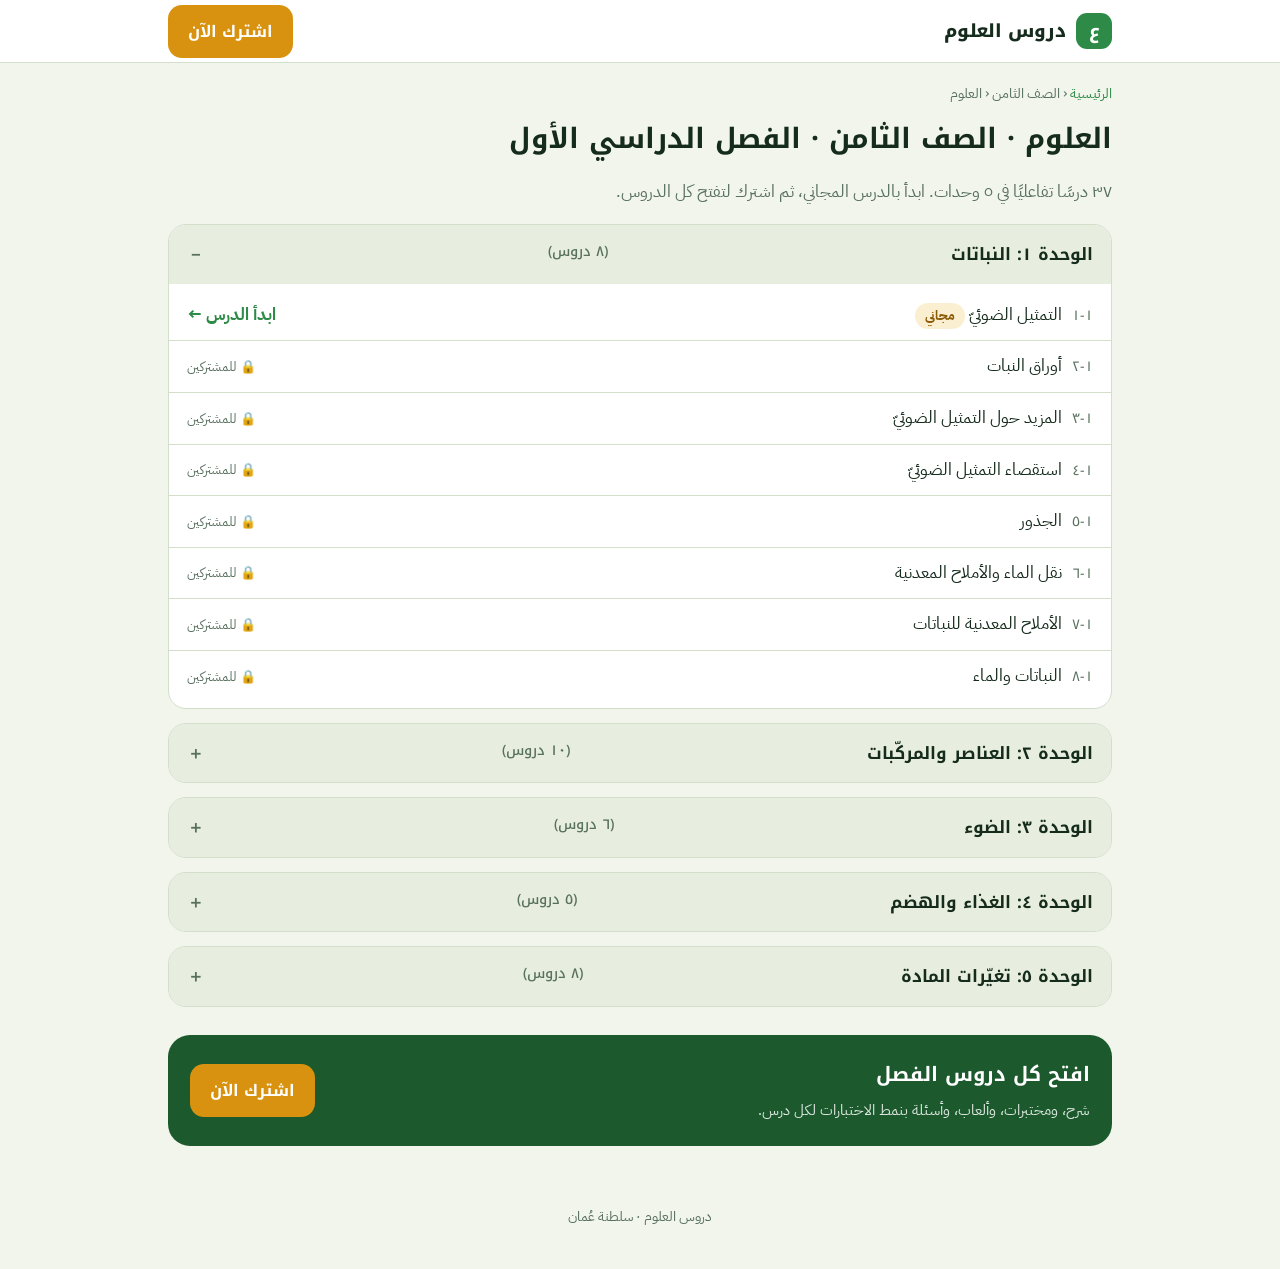
==== grade-8/science/term-1/index.html @ 1bfbfc69 "إطلاق هيكل الموقع والدرس ١-١ التمثيل الضوئي - الصفحة الرئيسية وصفحة فصل العلوم للصف الثامن (٣٧ درسًا" ====
<!DOCTYPE html>
<html lang="ar" dir="rtl">
<head>
<meta charset="utf-8">
<meta name="viewport" content="width=device-width, initial-scale=1">
<title>العلوم · الصف الثامن · الفصل الأول</title>
<link rel="preconnect" href="https://fonts.googleapis.com">
<link rel="preconnect" href="https://fonts.gstatic.com" crossorigin>
<link rel="stylesheet" href="https://fonts.googleapis.com/css2?family=Noto+Kufi+Arabic:wght@500;700;800&family=IBM+Plex+Sans+Arabic:wght@400;500;600;700&display=swap">
<link rel="stylesheet" href="../../../assets/site.css">
</head>
<body>
<header class="top"><div class="wrap">
  <a class="logo" href="../../../"><i>ع</i>دروس العلوم</a>
  <a class="btn sun" href="#payhip-link">اشترك الآن</a>
</div></header>
<main class="wrap">
  <div class="crumb"><a href="../../../">الرئيسية</a> ‹ الصف الثامن ‹ العلوم</div>
  <h2 style="margin-top:8px;font-size:28px">العلوم · الصف الثامن · الفصل الدراسي الأول</h2>
  <p style="color:var(--muted);margin-top:0">٣٧ درسًا تفاعليًا في ٥ وحدات. ابدأ بالدرس المجاني، ثم اشترك لتفتح كل الدروس.</p>
  <details class="unit" open><summary>الوحدة ١: النباتات <small style="color:var(--muted);font-weight:500">(٨ دروس)</small></summary><ol><li><span><span class="n">١-١</span>التمثيل الضوئيّ <span class="tag free" style="margin:0">مجاني</span></span><a href="lesson-1-1/">ابدأ الدرس ←</a></li><li><span><span class="n">١-٢</span>أوراق النبات</span><span class="lock">🔒 للمشتركين</span></li><li><span><span class="n">١-٣</span>المزيد حول التمثيل الضوئيّ</span><span class="lock">🔒 للمشتركين</span></li><li><span><span class="n">١-٤</span>استقصاء التمثيل الضوئيّ</span><span class="lock">🔒 للمشتركين</span></li><li><span><span class="n">١-٥</span>الجذور</span><span class="lock">🔒 للمشتركين</span></li><li><span><span class="n">١-٦</span>نقل الماء والأملاح المعدنية</span><span class="lock">🔒 للمشتركين</span></li><li><span><span class="n">١-٧</span>الأملاح المعدنية للنباتات</span><span class="lock">🔒 للمشتركين</span></li><li><span><span class="n">١-٨</span>النباتات والماء</span><span class="lock">🔒 للمشتركين</span></li></ol></details><details class="unit"><summary>الوحدة ٢: العناصر والمركّبات <small style="color:var(--muted);font-weight:500">(١٠ دروس)</small></summary><ol><li><span><span class="n">٢-١</span>الذرّات</span><span class="lock">🔒 للمشتركين</span></li><li><span><span class="n">٢-٢</span>الذرّات والعناصر</span><span class="lock">🔒 للمشتركين</span></li><li><span><span class="n">٢-٣</span>الجدول الدوريّ</span><span class="lock">🔒 للمشتركين</span></li><li><span><span class="n">٢-٤</span>المزيد حول تركيب الذرة</span><span class="lock">🔒 للمشتركين</span></li><li><span><span class="n">٢-٥</span>خواص المجموعة الأولى</span><span class="lock">🔒 للمشتركين</span></li><li><span><span class="n">٢-٦</span>خواص بعض المجموعات الأخرى</span><span class="lock">🔒 للمشتركين</span></li><li><span><span class="n">٢-٧</span>المركّبات الكيميائية</span><span class="lock">🔒 للمشتركين</span></li><li><span><span class="n">٢-٨</span>الصيغ الكيميائية</span><span class="lock">🔒 للمشتركين</span></li><li><span><span class="n">٢-٩</span>المركّبات والمخاليط</span><span class="lock">🔒 للمشتركين</span></li><li><span><span class="n">٢-١٠</span>المزيد حول المخاليط</span><span class="lock">🔒 للمشتركين</span></li></ol></details><details class="unit"><summary>الوحدة ٣: الضوء <small style="color:var(--muted);font-weight:500">(٦ دروس)</small></summary><ol><li><span><span class="n">٣-١</span>كيف ينتقل الضوء؟</span><span class="lock">🔒 للمشتركين</span></li><li><span><span class="n">٣-٢</span>كيف تتكوّن الظلال؟</span><span class="lock">🔒 للمشتركين</span></li><li><span><span class="n">٣-٣</span>كيف تتكوّن الانعكاسات؟</span><span class="lock">🔒 للمشتركين</span></li><li><span><span class="n">٣-٤</span>كيف ينكسر الضوء؟</span><span class="lock">🔒 للمشتركين</span></li><li><span><span class="n">٣-٥</span>طيف الضوء الأبيض</span><span class="lock">🔒 للمشتركين</span></li><li><span><span class="n">٣-٦</span>الضوء الملوّن</span><span class="lock">🔒 للمشتركين</span></li></ol></details><details class="unit"><summary>الوحدة ٤: الغذاء والهضم <small style="color:var(--muted);font-weight:500">(٥ دروس)</small></summary><ol><li><span><span class="n">٤-١</span>المجموعات الغذائية</span><span class="lock">🔒 للمشتركين</span></li><li><span><span class="n">٤-٢</span>النظام الغذائي المتوازن</span><span class="lock">🔒 للمشتركين</span></li><li><span><span class="n">٤-٣</span>الهضم والامتصاص</span><span class="lock">🔒 للمشتركين</span></li><li><span><span class="n">٤-٤</span>الجهاز الهضمي للإنسان</span><span class="lock">🔒 للمشتركين</span></li><li><span><span class="n">٤-٥</span>الأسنان</span><span class="lock">🔒 للمشتركين</span></li></ol></details><details class="unit"><summary>الوحدة ٥: تغيّرات المادة <small style="color:var(--muted);font-weight:500">(٨ دروس)</small></summary><ol><li><span><span class="n">٥-١</span>التغيّرات الفيزيائية والكيميائية</span><span class="lock">🔒 للمشتركين</span></li><li><span><span class="n">٥-٢</span>الاحتراق</span><span class="lock">🔒 للمشتركين</span></li><li><span><span class="n">٥-٣</span>المزيد حول الاحتراق</span><span class="lock">🔒 للمشتركين</span></li><li><span><span class="n">٥-٤</span>التفاعلات مع الأحماض</span><span class="lock">🔒 للمشتركين</span></li><li><span><span class="n">٥-٥</span>إعادة ترتيب الذرّات</span><span class="lock">🔒 للمشتركين</span></li><li><span><span class="n">٥-٦</span>المزيد حول حفظ الكتلة</span><span class="lock">🔒 للمشتركين</span></li><li><span><span class="n">٥-٧</span>الكشف عن التفاعلات الكيميائية</span><span class="lock">🔒 للمشتركين</span></li><li><span><span class="n">٥-٨</span>الصدأ</span><span class="lock">🔒 للمشتركين</span></li></ol></details>
  <div class="cta">
    <div><h3>افتح كل دروس الفصل</h3><p>شرح، ومختبرات، وألعاب، وأسئلة بنمط الاختبارات لكل درس.</p></div>
    <a class="btn sun" href="#payhip-link">اشترك الآن</a>
  </div>
</main>
<footer class="foot">دروس العلوم · سلطنة عُمان</footer>
</body>
</html>
---- assets/site.css ----
/* تنسيق مشترك لصفحات الموقع (الرئيسية وصفحات الدورات) */
:root{
  --bg:#F2F5EC;--surface:#fff;--surface-2:#E7EEDF;--ink:#152B1C;--muted:#58705E;--line:#D3DECB;
  --leaf:#2E8B47;--leaf-deep:#1C5A2E;--leaf-soft:#DDEFD9;--sun:#D9920F;--sun-soft:#FBEFD2;
  --water:#2A74B5;--water-soft:#DCEAF6;--r:18px;--shadow:0 6px 20px rgba(21,43,28,.08);
  --f-display:"Noto Kufi Arabic","IBM Plex Sans Arabic",Tahoma,sans-serif;
  --f-body:"IBM Plex Sans Arabic",Tahoma,sans-serif;
}
*{box-sizing:border-box}
body{margin:0;background:var(--bg);color:var(--ink);font-family:var(--f-body);font-size:17px;line-height:1.8}
a{color:inherit}
.wrap{max-width:980px;margin-inline:auto;padding-inline:18px}
.top{background:var(--surface);border-bottom:1px solid var(--line);position:sticky;top:0;z-index:5}
.top .wrap{display:flex;align-items:center;justify-content:space-between;gap:12px;height:62px}
.logo{display:flex;align-items:center;gap:10px;text-decoration:none;font-family:var(--f-display);font-weight:800;font-size:18px}
.logo i{width:36px;height:36px;border-radius:11px;background:var(--leaf);display:grid;place-items:center;color:#fff;font-style:normal}
.btn{display:inline-flex;align-items:center;gap:8px;border:0;border-radius:14px;padding:11px 20px;font:700 16px var(--f-display);background:var(--leaf);color:#fff;text-decoration:none;cursor:pointer}
.btn.sun{background:var(--sun)}
.btn.ghost{background:transparent;color:var(--leaf);border:1.5px solid var(--leaf)}
.hero{margin:22px 0;border-radius:26px;overflow:hidden;position:relative;min-height:300px;display:flex;align-items:flex-end;box-shadow:var(--shadow);background:var(--leaf-deep)}
.hero img{position:absolute;inset:0;width:100%;height:100%;object-fit:cover}
.hero::after{content:"";position:absolute;inset:0;background:linear-gradient(0deg,rgba(8,26,14,.9) 10%,rgba(8,26,14,.35) 65%,rgba(8,26,14,.05))}
.hero-in{position:relative;z-index:1;color:#fff;padding:26px}
.hero h1{font-family:var(--f-display);font-size:clamp(26px,5vw,40px);line-height:1.4;margin:0 0 6px}
.hero p{margin:0 0 16px;opacity:.92;max-width:560px}
h2{font-family:var(--f-display);font-size:22px;margin:30px 0 12px}
.grid{display:grid;grid-template-columns:repeat(auto-fit,minmax(240px,1fr));gap:14px}
.card{background:var(--surface);border:1px solid var(--line);border-radius:var(--r);padding:18px;box-shadow:var(--shadow);text-decoration:none;display:block}
.card h3{font-family:var(--f-display);margin:0 0 4px;font-size:18px}
.card p{margin:0;color:var(--muted);font-size:15px}
.card.soon{opacity:.6;box-shadow:none}
.tag{display:inline-block;font-size:12.5px;font-weight:700;padding:2px 10px;border-radius:99px;background:var(--leaf-soft);color:var(--leaf-deep);margin-bottom:8px}
.tag.free{background:var(--sun-soft);color:#8a5a05}
.unit{background:var(--surface);border:1px solid var(--line);border-radius:var(--r);margin-bottom:14px;overflow:hidden}
.unit summary{cursor:pointer;padding:14px 18px;font-family:var(--f-display);font-weight:700;font-size:17px;background:var(--surface-2);list-style:none;display:flex;justify-content:space-between}
.unit summary::after{content:"＋";color:var(--muted)}
.unit[open] summary::after{content:"－"}
.unit ol{margin:0;padding:6px 0;list-style:none}
.unit li{display:flex;align-items:center;justify-content:space-between;gap:10px;padding:10px 18px;border-top:1px solid var(--line)}
.unit li:first-child{border-top:0}
.unit li .n{font-family:var(--f-display);color:var(--muted);margin-inline-end:10px;font-size:14px}
.unit li a{font-weight:700;color:var(--leaf);text-decoration:none}
.lock{font-size:13px;color:var(--muted)}
.cta{margin:28px 0;padding:22px;border-radius:22px;background:var(--leaf-deep);color:#fff;display:flex;flex-wrap:wrap;gap:14px;align-items:center;justify-content:space-between}
.cta h3{margin:0;font-family:var(--f-display)}
.cta p{margin:4px 0 0;opacity:.85;font-size:15px}
.foot{text-align:center;color:var(--muted);font-size:14px;padding:30px 0 40px}
.crumb{font-size:14px;color:var(--muted);margin-top:18px}
.crumb a{color:var(--leaf);text-decoration:none}
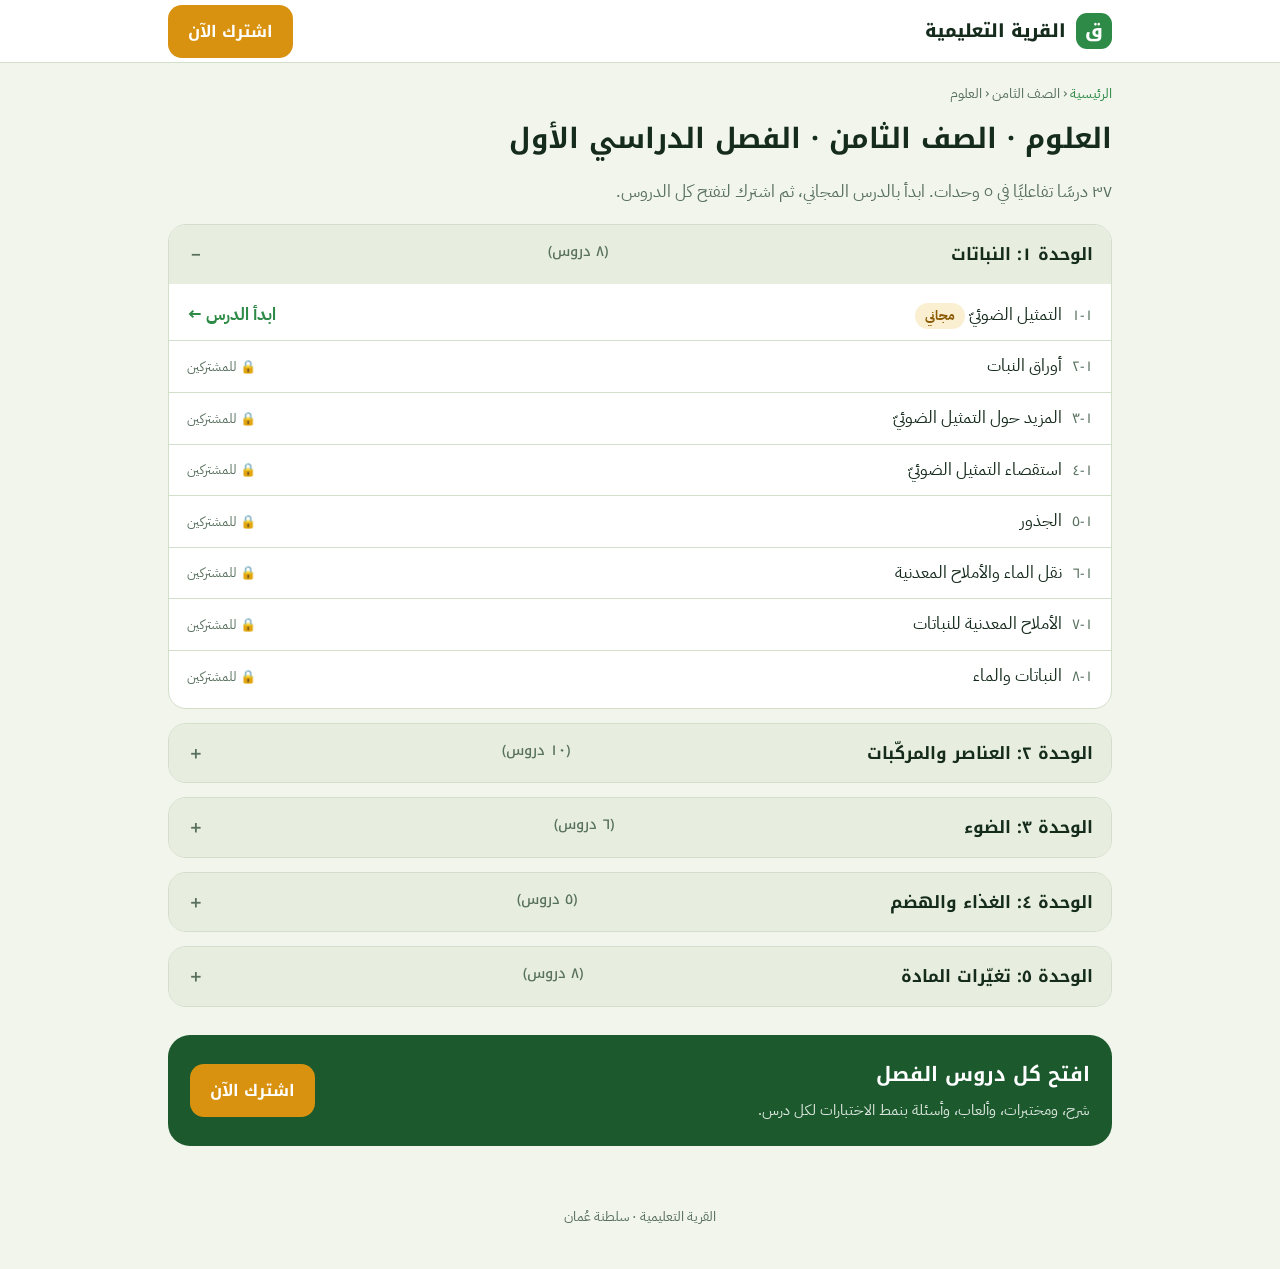
==== commit 454fe169: "تغيير اسم الموقع إلى «القرية التعليمية» Co-Authored-By: Claude Opus 5.5 <noreply@anthropic.com> Clau" ====
--- a/grade-8/science/term-1/index.html
+++ b/grade-8/science/term-1/index.html
@@ -3,7 +3,7 @@
 <head>
 <meta charset="utf-8">
 <meta name="viewport" content="width=device-width, initial-scale=1">
-<title>العلوم · الصف الثامن · الفصل الأول</title>
+<title>العلوم · الصف الثامن · الفصل الأول · القرية التعليمية</title>
 <link rel="preconnect" href="https://fonts.googleapis.com">
 <link rel="preconnect" href="https://fonts.gstatic.com" crossorigin>
 <link rel="stylesheet" href="https://fonts.googleapis.com/css2?family=Noto+Kufi+Arabic:wght@500;700;800&family=IBM+Plex+Sans+Arabic:wght@400;500;600;700&display=swap">
@@ -11,7 +11,7 @@
 </head>
 <body>
 <header class="top"><div class="wrap">
-  <a class="logo" href="../../../"><i>ع</i>دروس العلوم</a>
+  <a class="logo" href="../../../"><i>ق</i>القرية التعليمية</a>
   <a class="btn sun" href="#payhip-link">اشترك الآن</a>
 </div></header>
 <main class="wrap">
@@ -24,6 +24,6 @@
     <a class="btn sun" href="#payhip-link">اشترك الآن</a>
   </div>
 </main>
-<footer class="foot">دروس العلوم · سلطنة عُمان</footer>
+<footer class="foot">القرية التعليمية · سلطنة عُمان</footer>
 </body>
 </html>
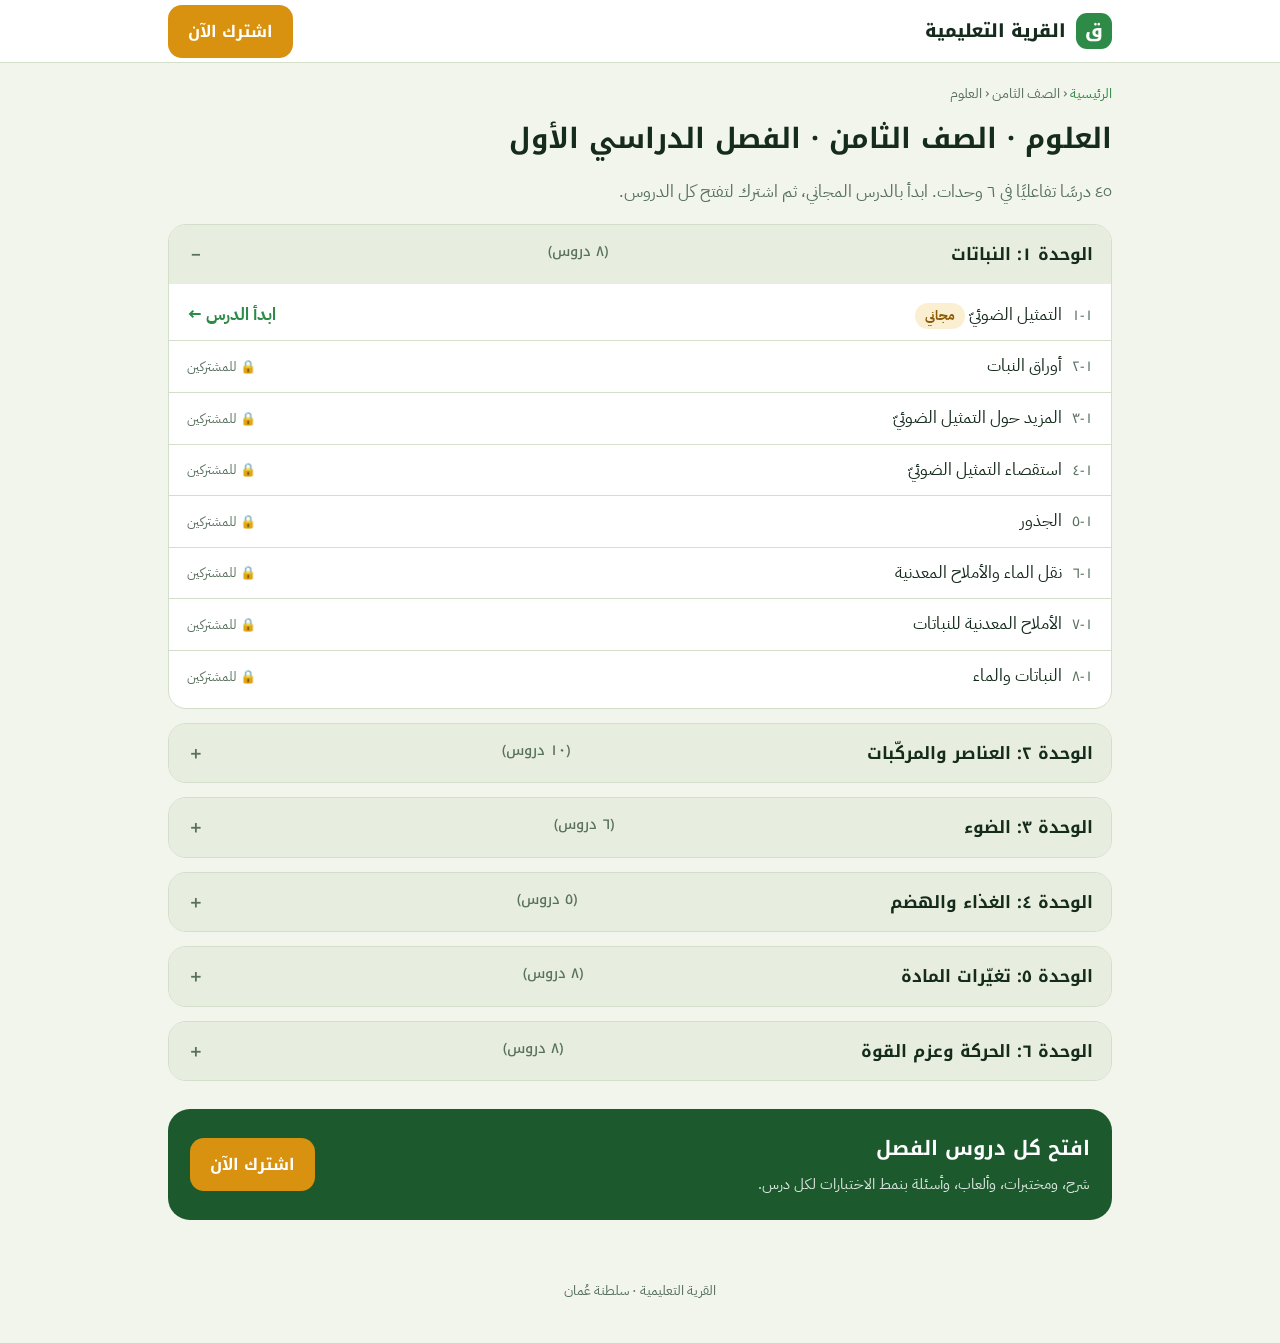
==== commit 308beaa6: "الوحدة السادسة في صفحة الفصل والصفحة الرئيسية (٦ وحدات و٤٥ درسًا)، وتحديث CLAUDE.md Co-Authored-By: " ====
--- a/grade-8/science/term-1/index.html
+++ b/grade-8/science/term-1/index.html
@@ -12,16 +12,16 @@
 <body>
 <header class="top"><div class="wrap">
   <a class="logo" href="../../../"><i>ق</i>القرية التعليمية</a>
-  <a class="btn sun" href="#payhip-link">اشترك الآن</a>
+  <a class="btn sun" href="#subscribe-link">اشترك الآن</a>
 </div></header>
 <main class="wrap">
   <div class="crumb"><a href="../../../">الرئيسية</a> ‹ الصف الثامن ‹ العلوم</div>
   <h2 style="margin-top:8px;font-size:28px">العلوم · الصف الثامن · الفصل الدراسي الأول</h2>
-  <p style="color:var(--muted);margin-top:0">٣٧ درسًا تفاعليًا في ٥ وحدات. ابدأ بالدرس المجاني، ثم اشترك لتفتح كل الدروس.</p>
-  <details class="unit" open><summary>الوحدة ١: النباتات <small style="color:var(--muted);font-weight:500">(٨ دروس)</small></summary><ol><li><span><span class="n">١-١</span>التمثيل الضوئيّ <span class="tag free" style="margin:0">مجاني</span></span><a href="lesson-1-1/">ابدأ الدرس ←</a></li><li><span><span class="n">١-٢</span>أوراق النبات</span><span class="lock">🔒 للمشتركين</span></li><li><span><span class="n">١-٣</span>المزيد حول التمثيل الضوئيّ</span><span class="lock">🔒 للمشتركين</span></li><li><span><span class="n">١-٤</span>استقصاء التمثيل الضوئيّ</span><span class="lock">🔒 للمشتركين</span></li><li><span><span class="n">١-٥</span>الجذور</span><span class="lock">🔒 للمشتركين</span></li><li><span><span class="n">١-٦</span>نقل الماء والأملاح المعدنية</span><span class="lock">🔒 للمشتركين</span></li><li><span><span class="n">١-٧</span>الأملاح المعدنية للنباتات</span><span class="lock">🔒 للمشتركين</span></li><li><span><span class="n">١-٨</span>النباتات والماء</span><span class="lock">🔒 للمشتركين</span></li></ol></details><details class="unit"><summary>الوحدة ٢: العناصر والمركّبات <small style="color:var(--muted);font-weight:500">(١٠ دروس)</small></summary><ol><li><span><span class="n">٢-١</span>الذرّات</span><span class="lock">🔒 للمشتركين</span></li><li><span><span class="n">٢-٢</span>الذرّات والعناصر</span><span class="lock">🔒 للمشتركين</span></li><li><span><span class="n">٢-٣</span>الجدول الدوريّ</span><span class="lock">🔒 للمشتركين</span></li><li><span><span class="n">٢-٤</span>المزيد حول تركيب الذرة</span><span class="lock">🔒 للمشتركين</span></li><li><span><span class="n">٢-٥</span>خواص المجموعة الأولى</span><span class="lock">🔒 للمشتركين</span></li><li><span><span class="n">٢-٦</span>خواص بعض المجموعات الأخرى</span><span class="lock">🔒 للمشتركين</span></li><li><span><span class="n">٢-٧</span>المركّبات الكيميائية</span><span class="lock">🔒 للمشتركين</span></li><li><span><span class="n">٢-٨</span>الصيغ الكيميائية</span><span class="lock">🔒 للمشتركين</span></li><li><span><span class="n">٢-٩</span>المركّبات والمخاليط</span><span class="lock">🔒 للمشتركين</span></li><li><span><span class="n">٢-١٠</span>المزيد حول المخاليط</span><span class="lock">🔒 للمشتركين</span></li></ol></details><details class="unit"><summary>الوحدة ٣: الضوء <small style="color:var(--muted);font-weight:500">(٦ دروس)</small></summary><ol><li><span><span class="n">٣-١</span>كيف ينتقل الضوء؟</span><span class="lock">🔒 للمشتركين</span></li><li><span><span class="n">٣-٢</span>كيف تتكوّن الظلال؟</span><span class="lock">🔒 للمشتركين</span></li><li><span><span class="n">٣-٣</span>كيف تتكوّن الانعكاسات؟</span><span class="lock">🔒 للمشتركين</span></li><li><span><span class="n">٣-٤</span>كيف ينكسر الضوء؟</span><span class="lock">🔒 للمشتركين</span></li><li><span><span class="n">٣-٥</span>طيف الضوء الأبيض</span><span class="lock">🔒 للمشتركين</span></li><li><span><span class="n">٣-٦</span>الضوء الملوّن</span><span class="lock">🔒 للمشتركين</span></li></ol></details><details class="unit"><summary>الوحدة ٤: الغذاء والهضم <small style="color:var(--muted);font-weight:500">(٥ دروس)</small></summary><ol><li><span><span class="n">٤-١</span>المجموعات الغذائية</span><span class="lock">🔒 للمشتركين</span></li><li><span><span class="n">٤-٢</span>النظام الغذائي المتوازن</span><span class="lock">🔒 للمشتركين</span></li><li><span><span class="n">٤-٣</span>الهضم والامتصاص</span><span class="lock">🔒 للمشتركين</span></li><li><span><span class="n">٤-٤</span>الجهاز الهضمي للإنسان</span><span class="lock">🔒 للمشتركين</span></li><li><span><span class="n">٤-٥</span>الأسنان</span><span class="lock">🔒 للمشتركين</span></li></ol></details><details class="unit"><summary>الوحدة ٥: تغيّرات المادة <small style="color:var(--muted);font-weight:500">(٨ دروس)</small></summary><ol><li><span><span class="n">٥-١</span>التغيّرات الفيزيائية والكيميائية</span><span class="lock">🔒 للمشتركين</span></li><li><span><span class="n">٥-٢</span>الاحتراق</span><span class="lock">🔒 للمشتركين</span></li><li><span><span class="n">٥-٣</span>المزيد حول الاحتراق</span><span class="lock">🔒 للمشتركين</span></li><li><span><span class="n">٥-٤</span>التفاعلات مع الأحماض</span><span class="lock">🔒 للمشتركين</span></li><li><span><span class="n">٥-٥</span>إعادة ترتيب الذرّات</span><span class="lock">🔒 للمشتركين</span></li><li><span><span class="n">٥-٦</span>المزيد حول حفظ الكتلة</span><span class="lock">🔒 للمشتركين</span></li><li><span><span class="n">٥-٧</span>الكشف عن التفاعلات الكيميائية</span><span class="lock">🔒 للمشتركين</span></li><li><span><span class="n">٥-٨</span>الصدأ</span><span class="lock">🔒 للمشتركين</span></li></ol></details>
+  <p style="color:var(--muted);margin-top:0">٤٥ درسًا تفاعليًا في ٦ وحدات. ابدأ بالدرس المجاني، ثم اشترك لتفتح كل الدروس.</p>
+  <details class="unit" open><summary>الوحدة ١: النباتات <small style="color:var(--muted);font-weight:500">(٨ دروس)</small></summary><ol><li><span><span class="n">١-١</span>التمثيل الضوئيّ <span class="tag free" style="margin:0">مجاني</span></span><a href="lesson-1-1/">ابدأ الدرس ←</a></li><li><span><span class="n">١-٢</span>أوراق النبات</span><span class="lock">🔒 للمشتركين</span></li><li><span><span class="n">١-٣</span>المزيد حول التمثيل الضوئيّ</span><span class="lock">🔒 للمشتركين</span></li><li><span><span class="n">١-٤</span>استقصاء التمثيل الضوئيّ</span><span class="lock">🔒 للمشتركين</span></li><li><span><span class="n">١-٥</span>الجذور</span><span class="lock">🔒 للمشتركين</span></li><li><span><span class="n">١-٦</span>نقل الماء والأملاح المعدنية</span><span class="lock">🔒 للمشتركين</span></li><li><span><span class="n">١-٧</span>الأملاح المعدنية للنباتات</span><span class="lock">🔒 للمشتركين</span></li><li><span><span class="n">١-٨</span>النباتات والماء</span><span class="lock">🔒 للمشتركين</span></li></ol></details><details class="unit"><summary>الوحدة ٢: العناصر والمركّبات <small style="color:var(--muted);font-weight:500">(١٠ دروس)</small></summary><ol><li><span><span class="n">٢-١</span>الذرّات</span><span class="lock">🔒 للمشتركين</span></li><li><span><span class="n">٢-٢</span>الذرّات والعناصر</span><span class="lock">🔒 للمشتركين</span></li><li><span><span class="n">٢-٣</span>الجدول الدوريّ</span><span class="lock">🔒 للمشتركين</span></li><li><span><span class="n">٢-٤</span>المزيد حول تركيب الذرة</span><span class="lock">🔒 للمشتركين</span></li><li><span><span class="n">٢-٥</span>خواص المجموعة الأولى</span><span class="lock">🔒 للمشتركين</span></li><li><span><span class="n">٢-٦</span>خواص بعض المجموعات الأخرى</span><span class="lock">🔒 للمشتركين</span></li><li><span><span class="n">٢-٧</span>المركّبات الكيميائية</span><span class="lock">🔒 للمشتركين</span></li><li><span><span class="n">٢-٨</span>الصيغ الكيميائية</span><span class="lock">🔒 للمشتركين</span></li><li><span><span class="n">٢-٩</span>المركّبات والمخاليط</span><span class="lock">🔒 للمشتركين</span></li><li><span><span class="n">٢-١٠</span>المزيد حول المخاليط</span><span class="lock">🔒 للمشتركين</span></li></ol></details><details class="unit"><summary>الوحدة ٣: الضوء <small style="color:var(--muted);font-weight:500">(٦ دروس)</small></summary><ol><li><span><span class="n">٣-١</span>كيف ينتقل الضوء؟</span><span class="lock">🔒 للمشتركين</span></li><li><span><span class="n">٣-٢</span>كيف تتكوّن الظلال؟</span><span class="lock">🔒 للمشتركين</span></li><li><span><span class="n">٣-٣</span>كيف تتكوّن الانعكاسات؟</span><span class="lock">🔒 للمشتركين</span></li><li><span><span class="n">٣-٤</span>كيف ينكسر الضوء؟</span><span class="lock">🔒 للمشتركين</span></li><li><span><span class="n">٣-٥</span>طيف الضوء الأبيض</span><span class="lock">🔒 للمشتركين</span></li><li><span><span class="n">٣-٦</span>الضوء الملوّن</span><span class="lock">🔒 للمشتركين</span></li></ol></details><details class="unit"><summary>الوحدة ٤: الغذاء والهضم <small style="color:var(--muted);font-weight:500">(٥ دروس)</small></summary><ol><li><span><span class="n">٤-١</span>المجموعات الغذائية</span><span class="lock">🔒 للمشتركين</span></li><li><span><span class="n">٤-٢</span>النظام الغذائي المتوازن</span><span class="lock">🔒 للمشتركين</span></li><li><span><span class="n">٤-٣</span>الهضم والامتصاص</span><span class="lock">🔒 للمشتركين</span></li><li><span><span class="n">٤-٤</span>الجهاز الهضمي للإنسان</span><span class="lock">🔒 للمشتركين</span></li><li><span><span class="n">٤-٥</span>الأسنان</span><span class="lock">🔒 للمشتركين</span></li></ol></details><details class="unit"><summary>الوحدة ٥: تغيّرات المادة <small style="color:var(--muted);font-weight:500">(٨ دروس)</small></summary><ol><li><span><span class="n">٥-١</span>التغيّرات الفيزيائية والكيميائية</span><span class="lock">🔒 للمشتركين</span></li><li><span><span class="n">٥-٢</span>الاحتراق</span><span class="lock">🔒 للمشتركين</span></li><li><span><span class="n">٥-٣</span>المزيد حول الاحتراق</span><span class="lock">🔒 للمشتركين</span></li><li><span><span class="n">٥-٤</span>التفاعلات مع الأحماض</span><span class="lock">🔒 للمشتركين</span></li><li><span><span class="n">٥-٥</span>إعادة ترتيب الذرّات</span><span class="lock">🔒 للمشتركين</span></li><li><span><span class="n">٥-٦</span>المزيد حول حفظ الكتلة</span><span class="lock">🔒 للمشتركين</span></li><li><span><span class="n">٥-٧</span>الكشف عن التفاعلات الكيميائية</span><span class="lock">🔒 للمشتركين</span></li><li><span><span class="n">٥-٨</span>الصدأ</span><span class="lock">🔒 للمشتركين</span></li></ol></details><details class="unit"><summary>الوحدة ٦: الحركة وعزم القوة <small style="color:var(--muted);font-weight:500">(٨ دروس)</small></summary><ol><li><span><span class="n">٦-١</span>السرعة</span><span class="lock">🔒 للمشتركين</span></li><li><span><span class="n">٦-٢</span>التحقّق من السرعة</span><span class="lock">🔒 للمشتركين</span></li><li><span><span class="n">٦-٣</span>حساب السرعة</span><span class="lock">🔒 للمشتركين</span></li><li><span><span class="n">٦-٤</span>أنماط الحركة</span><span class="lock">🔒 للمشتركين</span></li><li><span><span class="n">٦-٥</span>تطبيقات على الرسوم البيانية للمسافة/الزمن</span><span class="lock">🔒 للمشتركين</span></li><li><span><span class="n">٦-٦</span>عزم دوران القوّة</span><span class="lock">🔒 للمشتركين</span></li><li><span><span class="n">٦-٧</span>مبدأ عزم القوة</span><span class="lock">🔒 للمشتركين</span></li><li><span><span class="n">٦-٨</span>حساب عزم القوة</span><span class="lock">🔒 للمشتركين</span></li></ol></details>
   <div class="cta">
     <div><h3>افتح كل دروس الفصل</h3><p>شرح، ومختبرات، وألعاب، وأسئلة بنمط الاختبارات لكل درس.</p></div>
-    <a class="btn sun" href="#payhip-link">اشترك الآن</a>
+    <a class="btn sun" href="#subscribe-link">اشترك الآن</a>
   </div>
 </main>
 <footer class="foot">القرية التعليمية · سلطنة عُمان</footer>
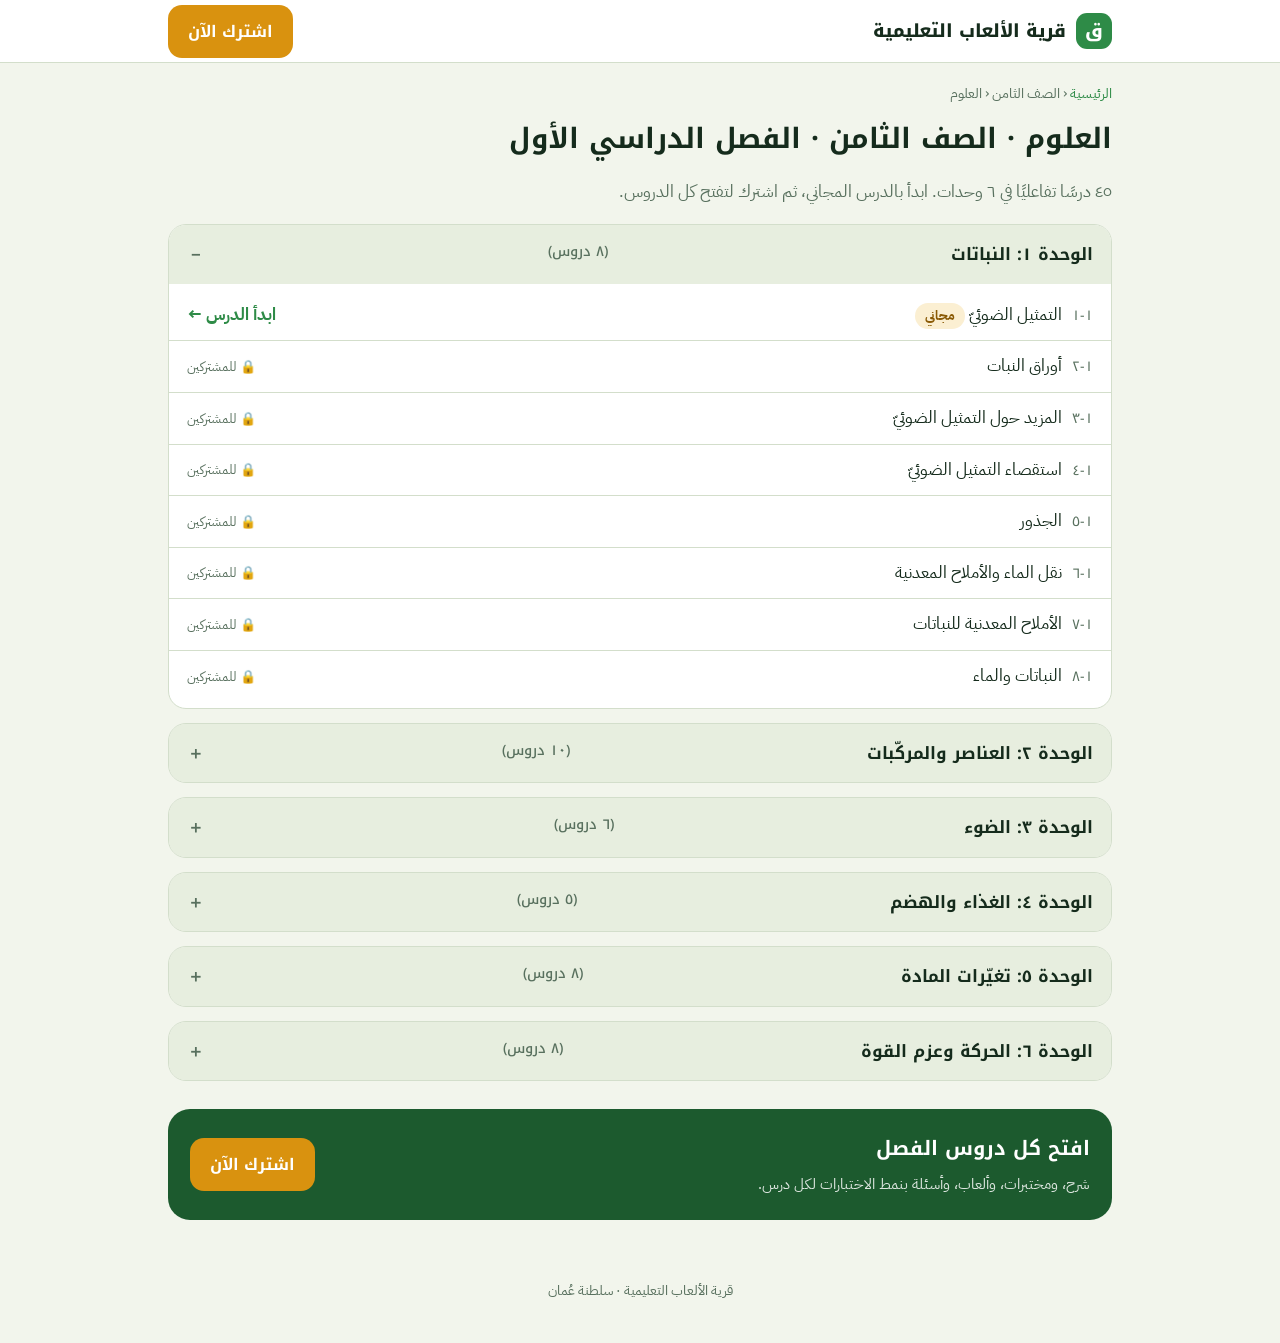
==== commit de4395c2: "الاسم الجديد «قرية الألعاب التعليمية»، وتسجيل قرارات شاشة الدخول والحساب والتأكيد بالواتساب Co-Autho" ====
--- a/grade-8/science/term-1/index.html
+++ b/grade-8/science/term-1/index.html
@@ -3,7 +3,7 @@
 <head>
 <meta charset="utf-8">
 <meta name="viewport" content="width=device-width, initial-scale=1">
-<title>العلوم · الصف الثامن · الفصل الأول · القرية التعليمية</title>
+<title>العلوم · الصف الثامن · الفصل الأول · قرية الألعاب التعليمية</title>
 <link rel="preconnect" href="https://fonts.googleapis.com">
 <link rel="preconnect" href="https://fonts.gstatic.com" crossorigin>
 <link rel="stylesheet" href="https://fonts.googleapis.com/css2?family=Noto+Kufi+Arabic:wght@500;700;800&family=IBM+Plex+Sans+Arabic:wght@400;500;600;700&display=swap">
@@ -11,7 +11,7 @@
 </head>
 <body>
 <header class="top"><div class="wrap">
-  <a class="logo" href="../../../"><i>ق</i>القرية التعليمية</a>
+  <a class="logo" href="../../../"><i>ق</i>قرية الألعاب التعليمية</a>
   <a class="btn sun" href="#subscribe-link">اشترك الآن</a>
 </div></header>
 <main class="wrap">
@@ -24,6 +24,6 @@
     <a class="btn sun" href="#subscribe-link">اشترك الآن</a>
   </div>
 </main>
-<footer class="foot">القرية التعليمية · سلطنة عُمان</footer>
+<footer class="foot">قرية الألعاب التعليمية · سلطنة عُمان</footer>
 </body>
 </html>
--- a/assets/site.css
+++ b/assets/site.css
@@ -14,6 +14,7 @@
 .top .wrap{display:flex;align-items:center;justify-content:space-between;gap:12px;height:62px}
 .logo{display:flex;align-items:center;gap:10px;text-decoration:none;font-family:var(--f-display);font-weight:800;font-size:18px}
 .logo i{width:36px;height:36px;border-radius:11px;background:var(--leaf);display:grid;place-items:center;color:#fff;font-style:normal}
+@media (max-width:520px){.logo{font-size:15px;gap:8px}.logo i{width:32px;height:32px}}
 .btn{display:inline-flex;align-items:center;gap:8px;border:0;border-radius:14px;padding:11px 20px;font:700 16px var(--f-display);background:var(--leaf);color:#fff;text-decoration:none;cursor:pointer}
 .btn.sun{background:var(--sun)}
 .btn.ghost{background:transparent;color:var(--leaf);border:1.5px solid var(--leaf)}
